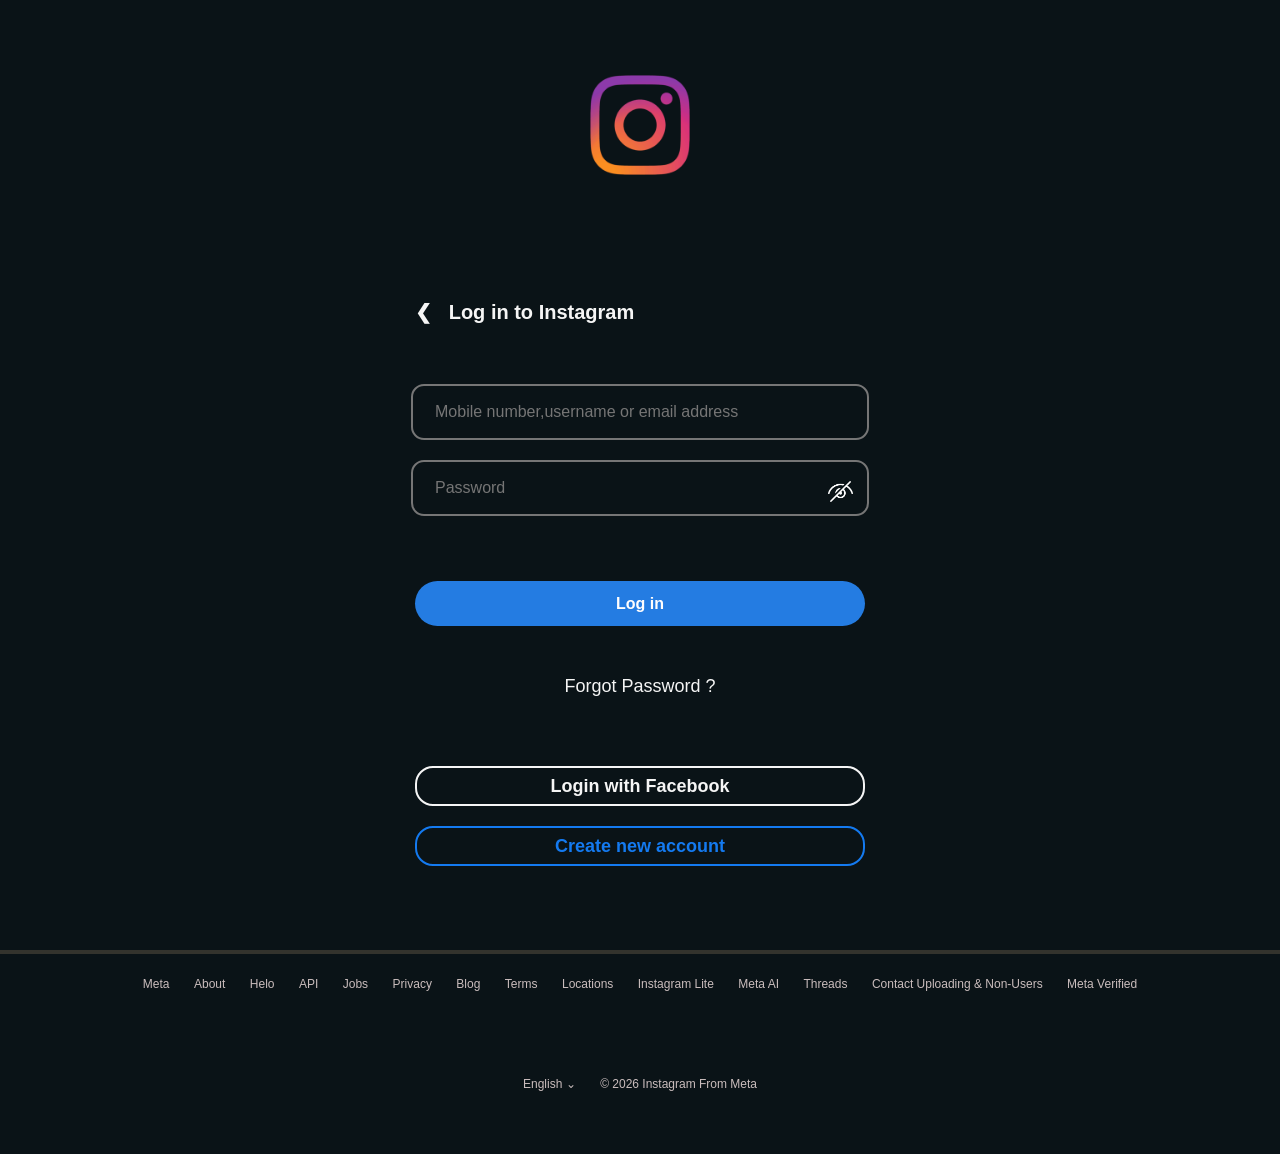
==== index.html @ e47f3d21 "Add files via upload" ====
<!DOCTYPE html>
<html>
<head>

<link rel="stylesheet" href="styles/instagram-login-pageV-02.css">
<link rel="icon" href="images/Instagram_icon.png" type="image/x-icon">
<link rel="stylesheet" href="styles/basic.css">
<meta name="viewport" content="width=device-width, initial-scale=0.6">



<title>Instagram</title>

</head>


<body style="background-color: #0A1317;">
   
<div class="main-div" >


<div  style="background-color: black;height: 950px;">

   <div><img src="images/insta_logo.png" class="logo" alt=""></div>
      <div>
            <div>
                <p class="text_1">See everyday moments from</p>
                
            </div>
            <div>
               <p class="your_text">your&nbsp</p>
               <p class="color_text">close friends.</p>

            </div>

            <div class="input-div" >
               <img class="image_1"  src="images/image.png" alt="">

            </div>


      </div>
      
      </div>
      
      <div style="background-color: rgb(51, 51, 45);"></div>
      
      
     
      <div style="background-color: #0A1317;height: 900px;">
   
   <div class="content-div"> 
      <div 
               class="logo-div input-div">
               <img src="images/insta_logo.png"
               alt="" class="insta-logo">
      </div> 

       <div class="login-text">
          <p class="login_to_instagram_text">&#10094 &nbsp Log in to Instagram</p>
       </div>    
              

      <div class="input-div">
            <input class="username input-username" 
            onkeydown="keydown(event);"
            
            type="text"
            placeholder="Mobile number,username or email address">

      </div>
      <div
             class="password-div input-div" >
            <button class="show-button"
             onclick="showpassword();">
             <img id="show-img"
              class="show-img" 
              src="images/hide.png"             
              alt=""
              ></button>

            <input type="password"
            onkeydown="keydown(event);"
            id="password"
            class="password input-password" 
            
            placeholder="Password">

            <p class="incorrect-password"></p>
            
      </div>
      <div >
            
               
           
            <button onclick="incorrect();accountPage();
            " class="login_button"
            >Log in </button>

            <div id="account-page">

            </div>

            

            
            
            
          

      </div>
      <div class="input-div">

         
            <a href="forgot-password-page.html">
               <button class="forgot_password_text">
                  Forgot Password ?</button>
            </a> 
      </div>
      <div class="input-div">
        
            <a href="facebook-login.html">
               <button class="login_with_facebook_button">
                  Login with Facebook</button>
               </a>         
      </div>
      <div class="input-div">
            <a href="create-account-page.html">
               <button class="create_new_account_button">
                  Create new account </button>
            </a>         
      </div>

       
      </div>
      </div>
      


</div>

     
   
</div>


<div>

<div class="bottom-border"></div > 

</div>


<div class="contact-div">
   

   <div style="display: inline;">
      <p class="peras">Meta</p>
      <p class="peras">About</p>
      <p class="peras">Helo</p>
      <p class="peras">API</p>
      <p class="peras">Jobs</p>
      <p class="peras">Privacy</p>
      <p class="peras">Blog</p>
      <p class="peras">Terms</p>
      <p class="peras">Locations</p>
      <p class="peras">Instagram Lite</p>
      <p class="peras">Meta AI</p>
      <p class="peras">Threads</p>
      <p class="peras">Contact Uploading & Non-Users</p>
      <p class="peras">Meta Verified</p>
      
      
   </div>

   


</div>

<div class="contact-div" >

 <div>
<p class="peras">English &#8964</p>
 <p class="peras"> &#169 2026 Instagram From Meta</p>

 </div>



</div>



<script src="js/basic.js"></script>
<script src="js/profile-page.js"></script>






</body>


</html>
---- styles/instagram-login-pageV-02.css ----
*{
         margin: 0%;
         font-family: Arial;
      }
      .main-div{

         display: grid;
         grid-template-columns: 1fr 2px 1fr;
         
         
      }
      .input-div{
         display: flex;
         justify-content: center;
         align-items: center;

         
      }
      .content-div{
         display: flex;
         flex-direction: column;
         
         justify-content: center;
         align-items: center;
        
      }
     

     .login_button{
        background-color: rgb(36, 124, 226);
        color: rgb(255, 253, 253);
        border: none;
        height: 45px;
        width: 450px;
        border-radius: 23px;
        font-weight: bold;
        font-size: 16px;
       
        cursor: pointer;
        display: block;
        cursor: pointer;
        margin-top: 50px;
        
       transition: box-shadow 0.15s,font-size 0.15s;
     }

     .username{

        height: 50px;
        width: 450px;
        border-width: 2.3px;
        border-radius: 13px;
        border-style: solid;
        font-family: arial;
        font-size: 16px;
        
        margin-top: 50px;
        background: none;
        color: #dae0e2;
        display: block;
        margin-bottom: 20px;
        text-indent: 20px;
         
     }
     .username:hover,.password:hover{
      border-color: rgb(177, 165, 165);
     }
     .login_button:active{
   
      opacity: 90%;
      
     }

     .password{

       
        height: 50px;
        width: 450px;
        border-radius: 13px;
        border-style: solid;
        text-indent: 20px;
        font-family: arial;
        font-size: 16px;
        color: #dae0e2;
        
        background: none;
        display: block;
        border-width: 2.3px;

         
     }
     .password-div{

      position: relative;
      display: inline-block;

     }
     .show-button{
      position: absolute;
      right: 10px;
      top: 18px;
      background-color: transparent;
      border: none;

     }
     .show-img{
      width: 25px;
      
     }
     .incorrect-password{
      color: rgb(255, 51, 51);
      margin: 15px 20px;
      font-size: 13px;
      font-weight: 700;
      
     }

   

     .forgot_password_text{
      
     
      font-size: 18px;
      background: none;
      border: none;
      color: whitesmoke;
      width: 450px;
      height: 40px;
      margin-top: 40px;
      
      margin-bottom: 40px;
      border-radius: 18px;
      cursor: pointer;
      text-decoration: none;
      
     }
    
     .forgot_password_text:hover,
     .login_with_facebook_button:hover,
     .create_new_account_button:hover
     {
      background-color: #111e24;
     }
     .forgot_password_text:active,
     .login_with_facebook_button:active,
     .create_new_account_button:active
     {
      background-color: #0b151a;
     }
     .login_to_instagram_text{
      display: block;
      color: whitesmoke;     
      font-weight: bold;
      font-size: 20px;
      padding-bottom: 10px;
      margin-top: 150px;
      cursor: pointer;
      width: 450px;
     }

     
     .login_with_facebook_button{
      
      background: none;
      width: 450px;
      height: 40px;
      border-style: solid;
      color: whitesmoke;
     
     
      font-weight: bolder;
      font-size: 18px;
      border-radius: 18px;
      border-color: whitesmoke;
      margin-bottom: 20px;
      margin-top: 20px;
      cursor: pointer;
      
     }
     
     
     .create_new_account_button{
      background: none;
      width: 450px;
      height: 40px;
      border-style: solid;
     
      
      font-family: arial;
      font-weight: bolder;
      font-size: 18px;
      border-radius: 18px;
      color:  rgb(20, 122, 240);
      border-color:  rgb(20, 122, 240);
      margin-bottom: 20px;
      cursor: pointer;
     }
     
     
     .logo{
        width: 130px;
        margin-top: 50px;
        margin-bottom: 20px;
        margin-left: 50px;
       
     }
     .insta-logo{
      width:0;
      

     }
     .logo-div{
      display: flex;
      justify-content: center;
      margin-top: 50px;
     }

     .image_1{
        display: block;
        width: 400px;
        margin: 70px;
         margin-top: 20px;
        
     }
     .text_1{
        display: block;
        color: whitesmoke;
        font-size: 35px;
        text-align: center;
        margin: 0px;  
        margin-top: 20px;
        margin-bottom: 20px;

     }
        .color_text{
         background: linear-gradient(to right,#ff8c00,#ff4500,#ff1494);
         -webkit-background-clip: text;
         background-clip: text;
         color: transparent;
         font-size: 35px;
         font-weight: bold;
         display: inline-block;
         margin: 0px;
        }
        
        .your_text{

            font-size: 35px;
            display: inline-block;
            color: whitesmoke;
            margin: 0px;
            margin-left: 220px;
            
        }
        .contact-div{

         height: 80px;
         padding-top: 20px;
         display: flex;
         flex: 1;
         justify-content: space-between;
         justify-content: center;
        
        }
        .bottom-border{
         height: 3.9px;
         background-color: rgb(51, 51, 45);
      
        }
        
        

        @media(max-width:1300px){
         .main-div{
            grid-template-columns: 0 0 1fr;
         }
         .insta-logo{
            width: 150px;
         }
         .login_to_instagram_text{
            margin-top:100px ;
         }
        
   }


        
        @media(max-width:500px){
         .main-div{
            grid-template-columns: 0 0 500px;

         }
         .insta-logo{
            width: 150px;
         }
         .login_to_instagram_text{
            margin-top:100px ;
         }
         .contact-div{
          display: none;
            
         }
         .bottom-border{
            display: none;
         }
       
         
        
   }
---- styles/basic.css ----
.peras{

         display: inline;
         color: rgb(202, 189, 189);
         font-family: arial;
         font-size: 12px;
         padding: 10px;
         

        }
        .peras:hover{
         text-decoration: underline;
         cursor: pointer;

        }
        .peras-1{
            
         display: inline;
         color: rgb(65, 65, 65);
         font-family: arial;
         font-size: 12px;
         padding: 10px;

        }
        a{
            text-decoration: none;
        }
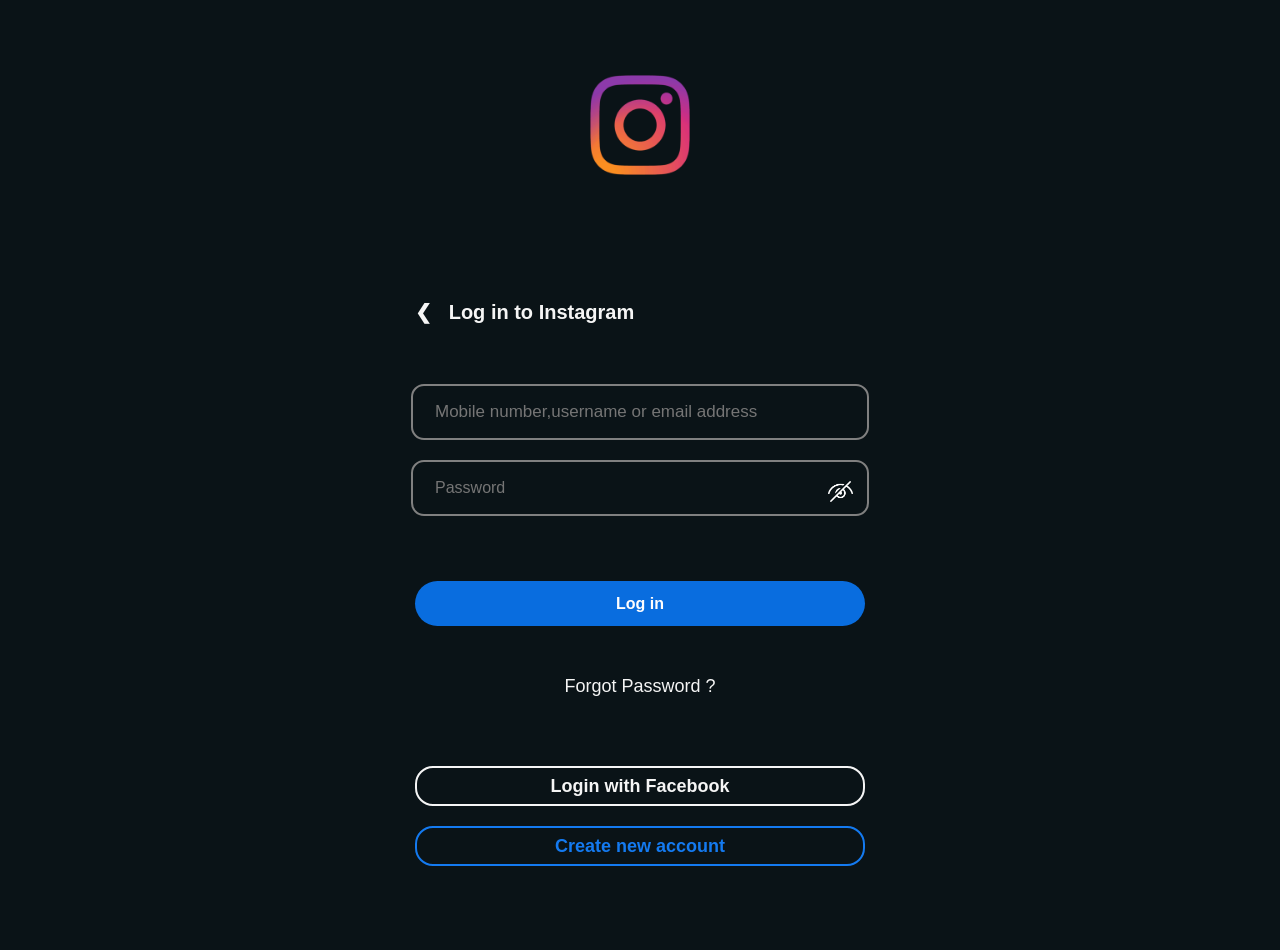
==== commit b052ea34: "updated login button" ====
--- a/index.html
+++ b/index.html
@@ -2,7 +2,7 @@
 <html>
 <head>
 
-<link rel="stylesheet" href="styles/instagram-login-pageV-02.css">
+<link rel="stylesheet" href="styles/instagram-login-page.css">
 <link rel="icon" href="images/Instagram_icon.png" type="image/x-icon">
 <link rel="stylesheet" href="styles/basic.css">
 <meta name="viewport" content="width=device-width, initial-scale=0.6">
@@ -63,12 +63,13 @@
 
       <div class="input-div">
             <input class="username input-username" 
-            onkeydown="keydown(event);"
-            
+            id="username"
+            onkeydown="keydown(event);"            
             type="text"
             placeholder="Mobile number,username or email address">
 
       </div>
+     
       <div
              class="password-div input-div" >
             <button class="show-button"
@@ -93,8 +94,10 @@
             
                
            
-            <button onclick="incorrect();accountPage();
-            " class="login_button"
+            <button onclick="incorrect();accountPage();colorchange()"
+             class="login_button"
+            id="loginButton"
+            
             >Log in </button>
 
             <div id="account-page">
--- a/styles/instagram-login-page.css
+++ b/styles/instagram-login-page.css
@@ -0,0 +1,355 @@
+
+    
+      *{
+         margin: 0%;
+         font-family: Arial;
+      }
+      .main-div{
+
+         display: grid;
+         grid-template-columns: 1fr 2px 1fr;
+         
+         
+      }
+      button{
+         transition: all 0.4s ease;
+      }
+      input{
+         border-color: grey;
+      }
+      
+     
+         
+         
+      
+      input:focus{
+         height: 60px;
+         border-color: whitesmoke;
+                  
+      }
+     
+
+     
+
+
+   
+      .content-div{
+         display: flex;
+         flex-direction: column;
+         
+         justify-content: center;
+         align-items: center;
+        
+      }
+     
+
+     .login_button{
+        background-color: rgb(9, 109, 223);
+        color: rgb(255, 253, 253);
+        border: none;
+        height: 45px;
+        width: 450px;
+        border-radius: 23px;
+        font-weight: bold;
+        font-size: 16px;
+        display: block;
+        cursor: pointer;
+        margin-top: 50px;
+        
+     }
+    
+     .loading-img{
+      width: 50px;
+      padding-top: -10px;
+     }
+
+     .username{
+
+        height: 50px;
+        width: 450px;
+        border-width: 2.3px;
+        border-radius: 13px;
+        border-style: solid;
+        font-family: arial;
+        font-size: 17px;
+        
+        margin-top: 50px;
+        background: none;
+        color: #dae0e2;
+        display: block;
+        margin-bottom: 20px;
+        text-indent: 20px;
+         
+     }
+     .username:hover,.password:hover{
+      border-color: rgb(177, 165, 165);
+     }
+     .login_button:hover,
+     .show-button:hover,
+     .create_new_account_button:hover,
+     .login_with_facebook_button:hover,
+     .forgot_password_text:hover{
+      transform: scale(1.05);
+     }
+     .login_button:active,
+     .show-button:active,
+     .create_new_account_button:active,
+     .forgot_password_text:active,
+     .login_with_facebook_button:active{
+   
+     
+      transform: scale(0.98);
+      
+      
+     }
+
+     .password{
+
+       
+        height: 50px;
+        width: 450px;
+        border-radius: 13px;
+        border-style: solid;
+        text-indent: 20px;
+        font-family: arial;
+        font-size: 16px;
+        color: #dae0e2;
+        
+        background: none;
+        display: block;
+        border-width: 2.3px;
+
+         
+     }
+     .password-div{
+
+      position: relative;
+      display: inline-block;
+
+     }
+     .show-button{
+      position: absolute;
+      right: 10px;
+      top: 18px;
+      background-color: transparent;
+      border: none;
+
+     }
+     .show-img{
+      width: 25px;
+      
+     }
+     .incorrect-password{
+      color: rgb(255, 51, 51);
+      margin: 15px 20px;
+      font-size: 13px;
+      font-weight: 700;
+      
+     }
+
+   
+
+     .forgot_password_text{
+      
+     
+      font-size: 18px;
+      background: none;
+      border: none;
+      color: whitesmoke;
+      width: 450px;
+      height: 40px;
+      margin-top: 40px;
+      
+      margin-bottom: 40px;
+      border-radius: 18px;
+      cursor: pointer;
+      text-decoration: none;
+      
+     }
+    
+     .forgot_password_text:hover,
+     .login_with_facebook_button:hover,
+     .create_new_account_button:hover
+     {
+      background-color: #111e24;
+     }
+     .forgot_password_text:active,
+     .login_with_facebook_button:active,
+     .create_new_account_button:active
+     {
+      background-color: #0b151a;
+     }
+     .login_to_instagram_text{
+      display: block;
+      color: whitesmoke;     
+      font-weight: bold;
+      font-size: 20px;
+      padding-bottom: 10px;
+      margin-top: 150px;
+      cursor: pointer;
+      width: 450px;
+     }
+
+     
+     .login_with_facebook_button{
+      
+      background: none;
+      width: 450px;
+      height: 40px;
+      border-style: solid;
+      color: whitesmoke;
+     
+     
+      font-weight: bolder;
+      font-size: 18px;
+      border-radius: 18px;
+      border-color: whitesmoke;
+      margin-bottom: 20px;
+      margin-top: 20px;
+      cursor: pointer;
+      
+     }
+     
+     
+     .create_new_account_button{
+      background: none;
+      width: 450px;
+      height: 40px;
+      border-style: solid;
+     
+      
+      font-family: arial;
+      font-weight: bolder;
+      font-size: 18px;
+      border-radius: 18px;
+      color:  rgb(20, 122, 240);
+      border-color:  rgb(20, 122, 240);
+      margin-bottom: 20px;
+      cursor: pointer;
+     }
+     
+     
+     .logo{
+        width: 130px;
+        margin-top: 50px;
+        margin-bottom: 20px;
+        margin-left: 50px;
+       
+     }
+     .insta-logo{
+      width:0;
+      
+
+     }
+     .logo-div{
+      display: flex;
+      justify-content: center;
+      margin-top: 50px;
+     }
+
+     .image_1{
+        display: block;
+        width: 400px;
+        margin: 70px;
+         margin-top: 20px;
+        
+     }
+     .text_1{
+        display: block;
+        color: whitesmoke;
+        font-size: 35px;
+        text-align: center;
+        margin: 0px;  
+        margin-top: 20px;
+        margin-bottom: 20px;
+
+     }
+        .color_text{
+         background: linear-gradient(to right,#ff8c00,#ff4500,#ff1494);
+         -webkit-background-clip: text;
+         background-clip: text;
+         color: transparent;
+         font-size: 35px;
+         font-weight: bold;
+         display: inline-block;
+         margin: 0px;
+        }
+        
+        .your_text{
+
+            font-size: 35px;
+            display: inline-block;
+            color: whitesmoke;
+            margin: 0px;
+            margin-left: 220px;
+            
+        }
+        .contact-div{
+
+         height: 80px;
+         padding-top: 20px;
+         display: flex;
+         flex: 1;
+         justify-content: space-between;
+         justify-content: center;
+        
+        }
+        .bottom-border{
+         height: 3.9px;
+         background-color: rgb(51, 51, 45);
+      
+        }
+        
+        
+
+        @media(max-width:1300px){
+         .main-div{
+            grid-template-columns: 0 0 1fr;
+         }
+         .insta-logo{
+            width: 150px;
+         }
+         .login_to_instagram_text{
+            margin-top:100px ;
+         }
+           .contact-div{
+          display: none;
+            
+         }
+         .bottom-border{
+            height: 0;
+         }
+        
+   }
+
+
+        
+        @media(max-width:500px){
+         .main-div{
+            grid-template-columns: 0 0 500px;
+
+         }
+         .insta-logo{
+            width: 150px;
+         }
+         .login_to_instagram_text{
+            margin-top:100px ;
+         }
+         .contact-div{
+          display: none;
+            
+         }
+         .bottom-border{
+            display: none;
+         }
+        
+         .bottom-border{
+            height: 0;
+         }
+       
+         
+        
+   }
+
+
+        
